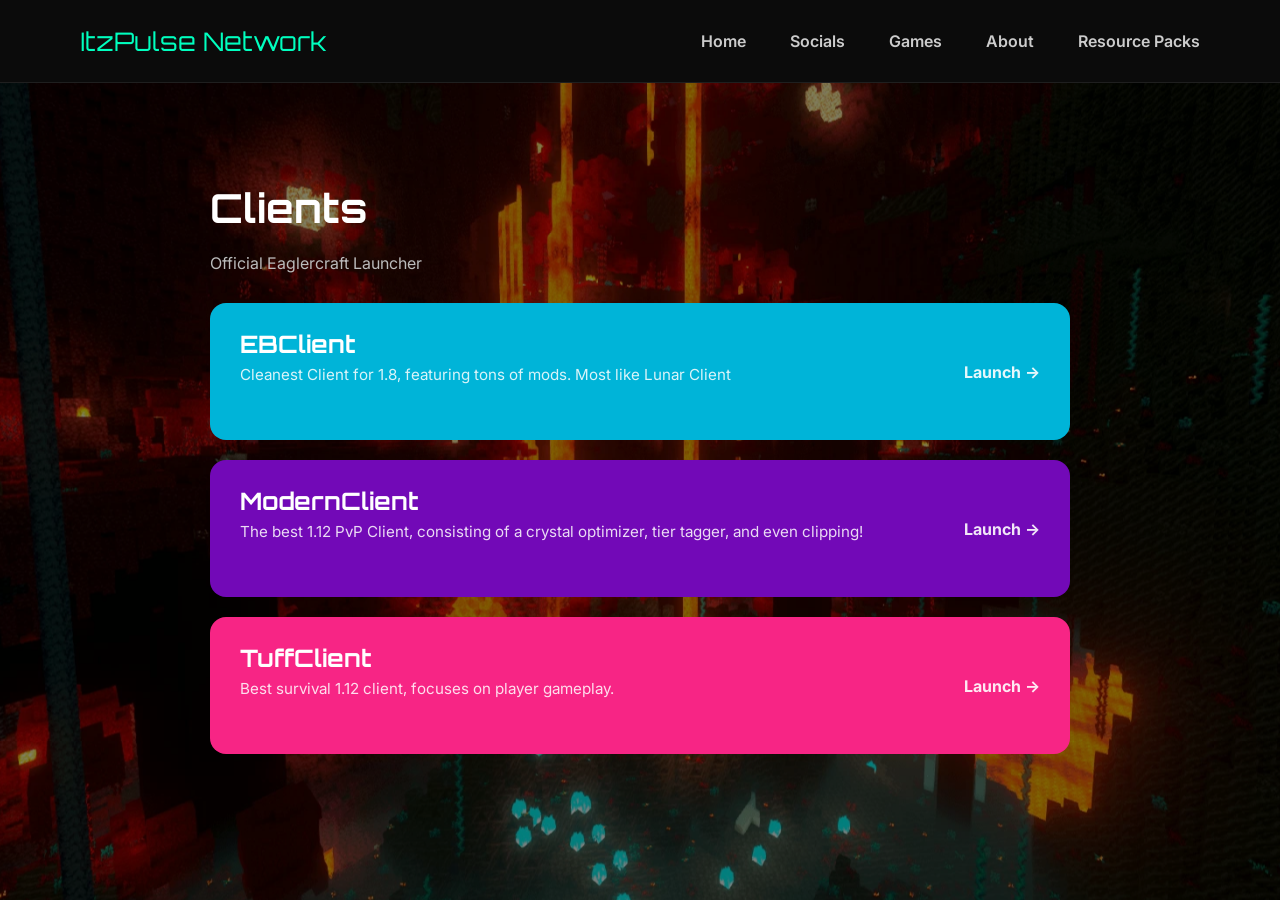
==== clients.html @ ea204dd7 "Add files via upload brand new site for just me :D" ====
<!DOCTYPE html>
<html lang="en">
<head>
  <meta charset="UTF-8">
  <meta name="viewport" content="width=device-width, initial-scale=1.0">
  <link rel="shortcut icon" href="images/favicon.ico" type="image/x-icon"/>
  <title>Clients - ItzPulse</title>
  <link rel="stylesheet" href="styles.css">
  <script src="particles.js"></script>
</head>
<body>

  <!-- Navbar -->
  <header class="navbar">
    <div class="logo">ItzPulse Network</div>
    <nav class="nav-links">
      <a href="index.html">Home</a>
      <a href="socials.html">Socials</a>
      <a href="games.html">Games</a>
      <a href="about.html">About</a>
      <a href="resourcepacks.html">Resource Packs</a>
    </nav>
  </header>

  <!-- Page -->
  <section class="page">
    <h1>Clients</h1>
    <p>Official Eaglercraft Launcher</p>

    <div class="client-list">

      <a class="client-card eb" href="https://itzpulsev2.github.io/ebclient/" target="_blank">
        <div>
          <h2>EBClient</h2>
          <p>Cleanest Client for 1.8, featuring tons of mods. Most like Lunar Client</p>
        </div>
        <span class="launch">Launch →</span>
      </a>

      <a class="client-card modern" href="https://itzpulsev2.github.io/modernclient" target="_blank">
        <div>
          <h2>ModernClient</h2>
          <p>The best 1.12 PvP Client, consisting of a crystal optimizer, tier tagger, and even clipping!</p>
        </div>
        <span class="launch">Launch →</span>
      </a>

      <a class="client-card tuff" href="https://itzpulsev2.github.io/Tuffclient" target="_blank">
        <div>
          <h2>TuffClient</h2>
          <p>Best survival 1.12 client, focuses on player gameplay.</p>
        </div>
        <span class="launch">Launch →</span>
      </a>

    </div>
  </section>

</body>
</html>
---- styles.css ----
@import url('https://fonts.googleapis.com/css2?family=Inter:wght@400;600;700&family=Orbitron:wght@500&display=swap');

/* ===== Global ===== */
* {
  margin: 0;
  padding: 0;
  box-sizing: border-box;
}

body {
  font-family: 'Inter', sans-serif;
  background: #0b0b0b;
  color: white;
}

a {
  text-decoration: none;
  color: white;
}

/* ===== Navbar ===== */
.navbar {
  display: flex;
  justify-content: space-between;
  align-items: center;
  padding: 25px 80px;
  background: #0b0b0b;
  border-bottom: 1px solid #1f1f1f;
}

.logo {
  font-family: 'Orbitron', sans-serif;
  font-size: 1.6rem;
  color: #00ffbf;
}

.navbar nav a,
.nav-links a {
  margin-left: 40px;
  font-weight: 600;
  color: #ccc;
  transition: 0.3s;
}

.navbar nav a:hover,
.nav-links a:hover {
  color: #00ffbf;
}

/* ===== Hero (Home Page) ===== */
.hero {
  text-align: center;
  padding: 140px 20px 100px;
}

.hero h1 {
  font-size: 3rem;
  font-family: 'Orbitron', sans-serif;
  margin-bottom: 20px;
}

.hero p {
  color: #aaa;
  margin-bottom: 40px;
}

.btn {
  background: #00ffbf;
  color: black;
  padding: 14px 36px;
  border-radius: 40px;
  font-weight: bold;
  transition: 0.3s;
}

.btn:hover {
  transform: scale(1.05);
}
/* ===== Cards Section (Home Page) ===== */
body::before {
  content: "";
  position: fixed;
  top: 0;
  left: 0;
  width: 100%;
  height: 100%;

  background-image: url("images/16918387_xl.png");
  background-size: cover;
  background-position: center;
  background-repeat: no-repeat;

  z-index: -1;

  transform: scale(1.05);
  filter: brightness(0.5);
}

.sections {
  

  margin: auto;
  padding: 40px;
  display: grid;
  grid-template-columns: repeat(2, 1fr);
  gap: 30px;
}

.card {
  padding: 40px;
  border-radius: 18px;
  min-height: 180px;
  transition: 0.25s;
  display: flex;
  flex-direction: column;
  justify-content: flex-end;
}

.card h2 {
  font-family: 'Orbitron', sans-serif;
  margin-bottom: 10px;
}

.card p {
  color: #e0e0e0;
}

.card1 { background: linear-gradient(135deg, #1E3A5F, #274C77); }
.card2 { background: linear-gradient(135deg, #5A3A22, #7A4E2D); }
.card3 { background: linear-gradient(135deg, #1F3B2D, #2E5A44); }
.card4 { background: linear-gradient(135deg, #3B235A, #56307A); }

.card:hover {
  transform: translateY(-8px);
  box-shadow: 0 15px 30px rgba(0,0,0,0.4);
}

/* ===== Page Layout ===== */
.page {
  max-width: 900px;
  margin: 80px auto;
  padding: 20px;
}

.page h1 {
  font-family: 'Orbitron', sans-serif;
  font-size: 2.5rem;
  margin-bottom: 20px;
}

.page p {
  color: #bbb;
  margin-bottom: 30px;
}

/* ===== Socials Page ===== */
.wide-list {
  display: flex;
  flex-direction: column;
  gap: 20px;
}

.wide-card {
  display: flex;
  justify-content: space-between;
  align-items: center;
  padding: 22px 25px;
  border-radius: 14px;
  transition: 0.25s;
  color: white;
}

.wide-card:hover {
  transform: translateX(8px);
  filter: brightness(1.1);
}

.youtube { background: #ff0000; }
.discord { background: #5865F2; }
.youtube2 { background: #ff4500; }

.wide-card-text h3 {
  font-size: 1.3rem;
  margin-bottom: 5px;
}

.wide-card-text p {
  color: rgba(255,255,255,0.85);
  font-size: 0.95rem;
}

.wide-card img {
  width: 55px;
  height: 55px;
  object-fit: cover;
  border-radius: 10px;
  background: rgba(0,0,0,0.2);
  padding: 6px;
}

/* ===== Clients Page ===== */
.client-list {
  display: flex;
  flex-direction: column;
  gap: 20px;
}

.client-card {
  display: flex;
  justify-content: space-between;
  align-items: center;
  padding: 26px 30px;
  border-radius: 16px;
  transition: 0.25s;
}

.client-card h2 {
  font-family: 'Orbitron', sans-serif;
  margin-bottom: 6px;
}

.client-card p {
  color: rgba(255,255,255,0.85);
  font-size: 0.95rem;
}

.launch {
  font-weight: bold;
  opacity: 0.9;
}

.client-card:hover {
  transform: translateX(10px);
  filter: brightness(1.1);
}

.eb { background: #00b4d8; }
.modern { background: #7209b7; }
.tuff { background: #f72585; }
.resent { background: #2a9d8f; }
.launcher { background: #fca311; }

.eb:hover { box-shadow: 0 0 25px #00b4d8; }
.modern:hover { box-shadow: 0 0 25px #7209b7; }
.tuff:hover { box-shadow: 0 0 25px #f72585; }
.resent:hover { box-shadow: 0 0 25px #2a9d8f; }
.launcher:hover { box-shadow: 0 0 25px #fca311; }

/* ===== About Page ===== */
.about-container {
  display: grid;
  grid-template-columns: repeat(2, 1fr);
  gap: 25px;
}

.about-section {
  background: linear-gradient(135deg, #1a1a2e 0%, #16213e 100%);
  padding: 30px;
  border-radius: 14px;
  border: 1px solid #00ffbf;
  border-opacity: 0.2;
  transition: 0.25s;
}

.about-section:hover {
  transform: translateY(-5px);
  border-color: #00ffbf;
  box-shadow: 0 0 20px rgba(0, 255, 191, 0.3);
}

.about-section h2 {
  font-family: 'Orbitron', sans-serif;
  font-size: 1.3rem;
  margin-bottom: 15px;
  color: #00ffbf;
}

.about-section p {
  color: #ddd;
  line-height: 1.6;
}

/* ===== Games Page ===== */
.games-grid {
  display: grid;
  grid-template-columns: repeat(3, 1fr);
  gap: 22px;
}

.game-card {
  display: flex;
  flex-direction: column;
  justify-content: space-between;
  padding: 28px;
  border-radius: 14px;
  transition: 0.25s;
  position: relative;
  overflow: hidden;
  min-height: 180px;
}

.game-card::before {
  content: '';
  position: absolute;
  top: 0;
  left: 0;
  right: 0;
  bottom: 0;
  opacity: 0;
  transition: 0.25s;
  z-index: -1;
}

.game-card:hover {
  transform: translateY(-8px);
  filter: brightness(1.15);
}

.game-card:hover::before {
  opacity: 0.2;
}

.game-card h3 {
  font-family: 'Orbitron', sans-serif;
  font-size: 1.35rem;
  margin-bottom: 8px;
}

.game-card p {
  color: rgba(255, 255, 255, 0.8);
  font-size: 0.95rem;
  margin-bottom: 15px;
  flex-grow: 1;
}

.play-badge {
  font-weight: bold;
  font-size: 0.9rem;
  opacity: 0.9;
  align-self: flex-start;
  background: rgba(0, 255, 191, 0.1);
  padding: 6px 12px;
  border-radius: 8px;
  border: 1px solid rgba(0, 255, 191, 0.3);
  transition: 0.25s;
}

.game-card:hover .play-badge {
  background: rgba(0, 255, 191, 0.2);
  border-color: rgba(0, 255, 191, 0.5);
}

.hypixel { background: linear-gradient(135deg, #ff6b00 0%, #ff8c00 100%); }
.minemen { background: linear-gradient(135deg, #00d4ff 0%, #0099cc 100%); }
.badlion { background: linear-gradient(135deg, #9d4edd 0%, #6a0572 100%); }
.valorant { background: linear-gradient(135deg, #ff4655 0%, #a30015 100%); }
.csgo { background: linear-gradient(135deg, #1a1a2e 0%, #16213e 100%); }
.rust { background: linear-gradient(135deg, #c1272d 0%, #8b0000 100%); }

.hypixel:hover { box-shadow: 0 0 25px rgba(255, 107, 0, 0.6); }
.minemen:hover { box-shadow: 0 0 25px rgba(0, 212, 255, 0.6); }
.badlion:hover { box-shadow: 0 0 25px rgba(157, 78, 221, 0.6); }
.valorant:hover { box-shadow: 0 0 25px rgba(255, 70, 85, 0.6); }
.csgo:hover { box-shadow: 0 0 25px rgba(0, 255, 191, 0.4); }
.rust:hover { box-shadow: 0 0 25px rgba(193, 39, 45, 0.6); }

/* ===== Footer ===== */
.footer {
  text-align: center;
  padding: 40px;
  margin-top: 10px;
  border-top: 1px solid #1f1f1f;
  color: #777;
}

/* ===== Mobile ===== */
@media (max-width: 800px) {
  .navbar {
    padding: 20px 30px;
  }

  .sections {
    grid-template-columns: 1fr;
  }

  .hero h1 {
    font-size: 2.2rem;
  }

  .page {
    margin: 40px auto;
  }

  .wide-card {
    flex-direction: row;
  }

  .client-card {
    flex-direction: column;
    align-items: flex-start;
    gap: 10px;
  }

  .launch {
    align-self: flex-end;
  }

  .about-container {
    grid-template-columns: 1fr;
  }

  .games-grid {
    grid-template-columns: 1fr;
  }

  .game-card {
    min-height: 140px;
  }
}
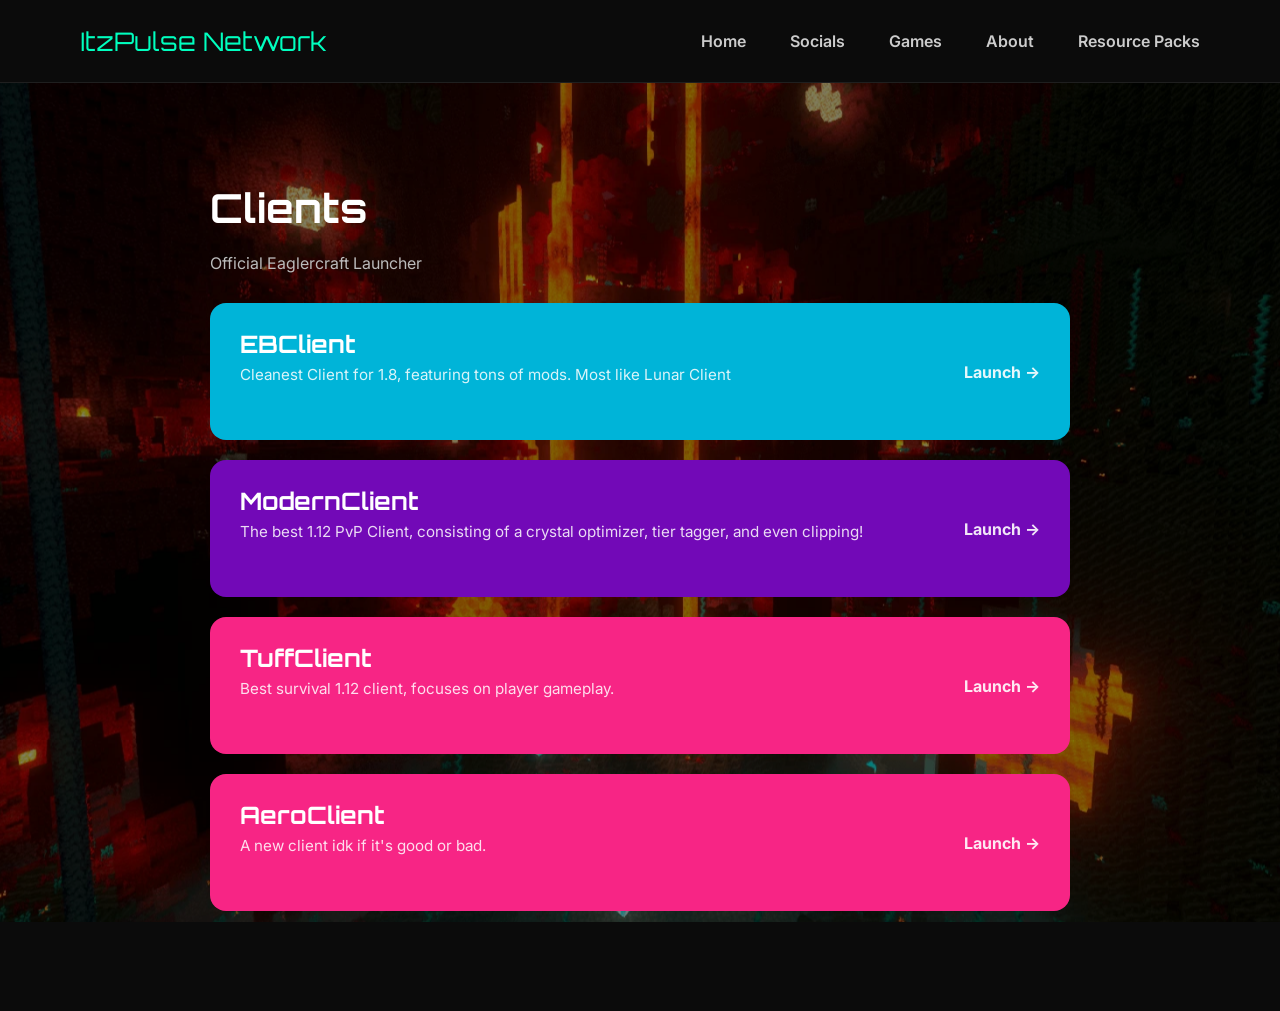
==== commit 52a62864: "Update clients.html" ====
--- a/clients.html
+++ b/clients.html
@@ -53,6 +53,14 @@
         <span class="launch">Launch →</span>
       </a>
 
+      <a class="client-card tuff" href="https://itzpulsev2.github.io/AeroClient" target="_blank">
+        <div>
+          <h2>AeroClient</h2>
+          <p>A new client idk if it's good or bad.</p>
+        </div>
+        <span class="launch">Launch →</span>
+      </a>
+
     </div>
   </section>
 
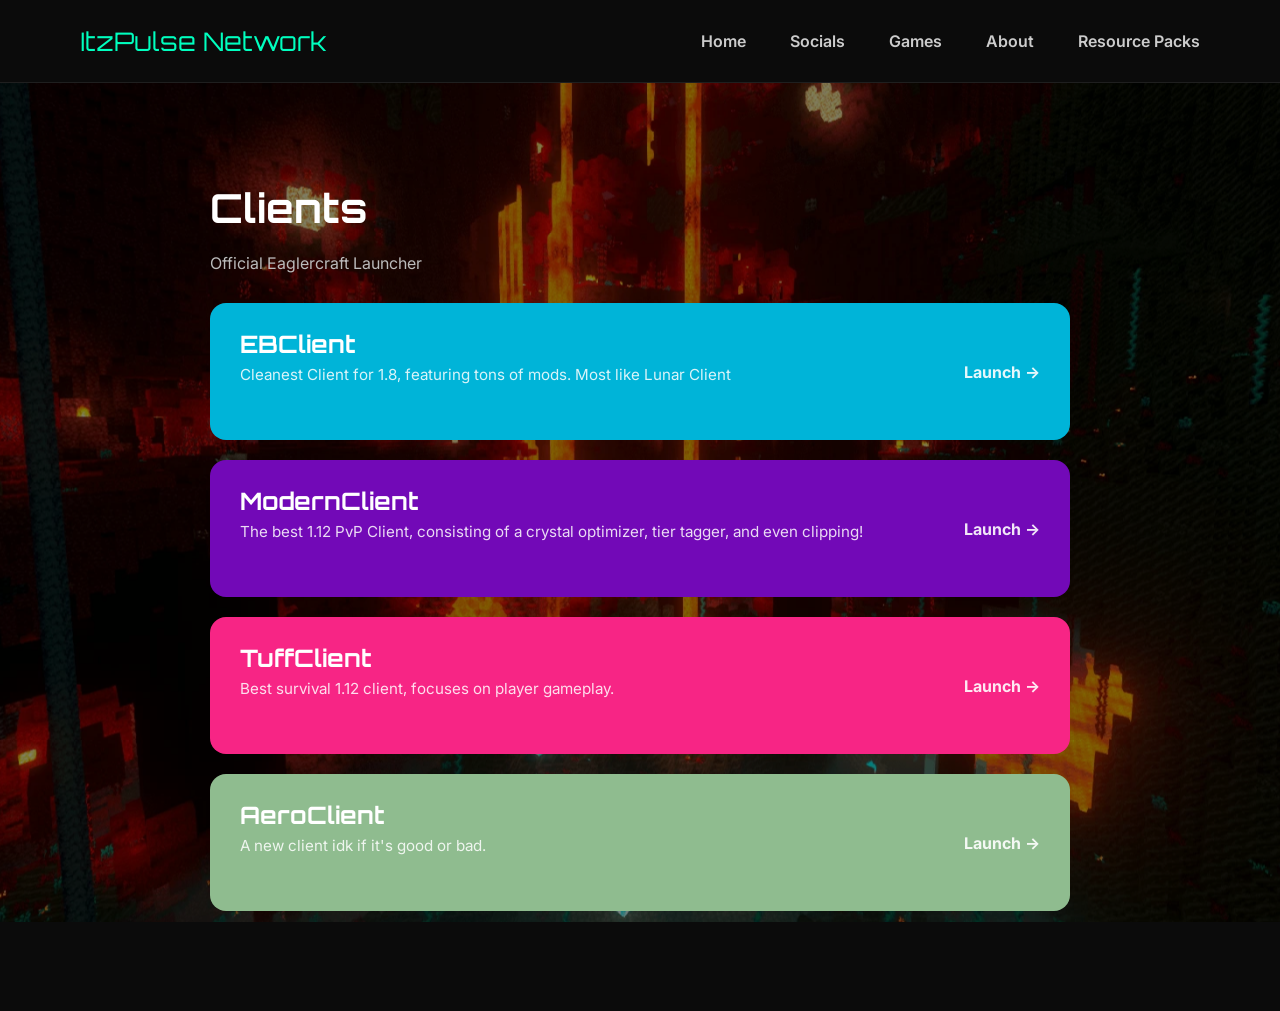
==== commit 4e8e0c25: "Update clients.html" ====
--- a/clients.html
+++ b/clients.html
@@ -53,7 +53,7 @@
         <span class="launch">Launch →</span>
       </a>
 
-      <a class="client-card tuff" href="https://itzpulsev2.github.io/AeroClient" target="_blank">
+      <a class="client-card aero" href="https://itzpulsev2.github.io/AeroClient" target="_blank">
         <div>
           <h2>AeroClient</h2>
           <p>A new client idk if it's good or bad.</p>
--- a/styles.css
+++ b/styles.css
@@ -238,12 +238,14 @@
 .modern { background: #7209b7; }
 .tuff { background: #f72585; }
 .resent { background: #2a9d8f; }
+.aero { background: #8FBC8F; }
 .launcher { background: #fca311; }
 
 .eb:hover { box-shadow: 0 0 25px #00b4d8; }
 .modern:hover { box-shadow: 0 0 25px #7209b7; }
 .tuff:hover { box-shadow: 0 0 25px #f72585; }
 .resent:hover { box-shadow: 0 0 25px #2a9d8f; }
+.aero:hover { box-shadow: 0 0 25px #8FBC8F; }
 .launcher:hover { box-shadow: 0 0 25px #fca311; }
 
 /* ===== About Page ===== */
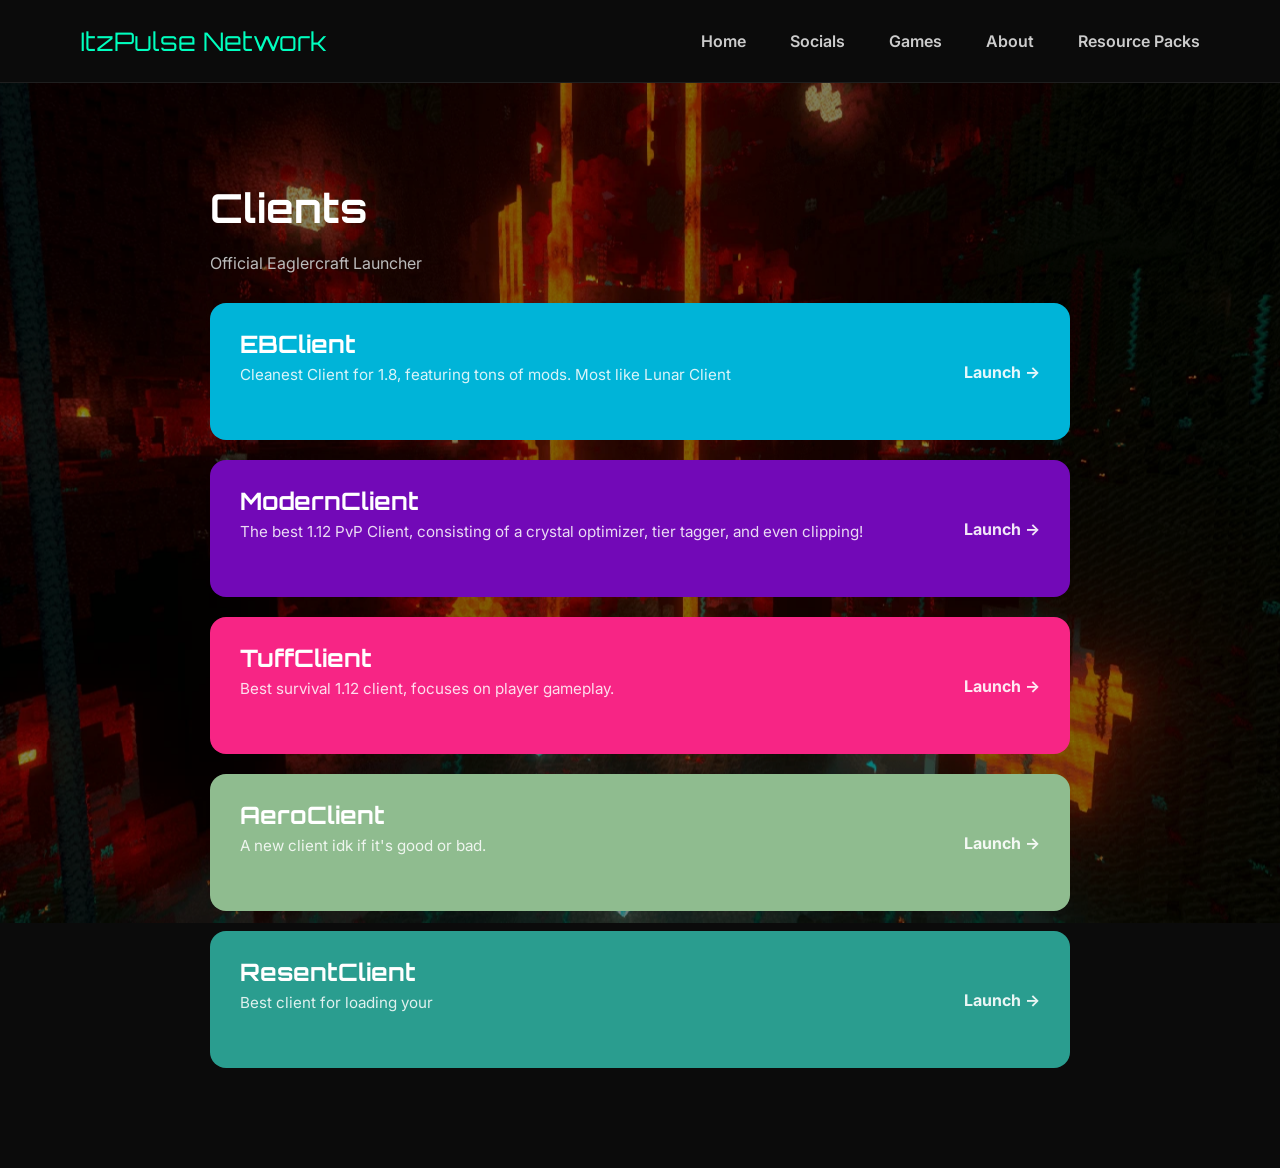
==== commit 8650dbbd: "Update clients.html" ====
--- a/clients.html
+++ b/clients.html
@@ -61,6 +61,14 @@
         <span class="launch">Launch →</span>
       </a>
 
+      <a class="client-card resent" href="https://itzpulsev2.github.io/AeroClient" target="_blank">
+        <div>
+          <h2>ResentClient</h2>
+          <p>Best client for loading your </p>
+        </div>
+        <span class="launch">Launch →</span>
+      </a>
+
     </div>
   </section>
 
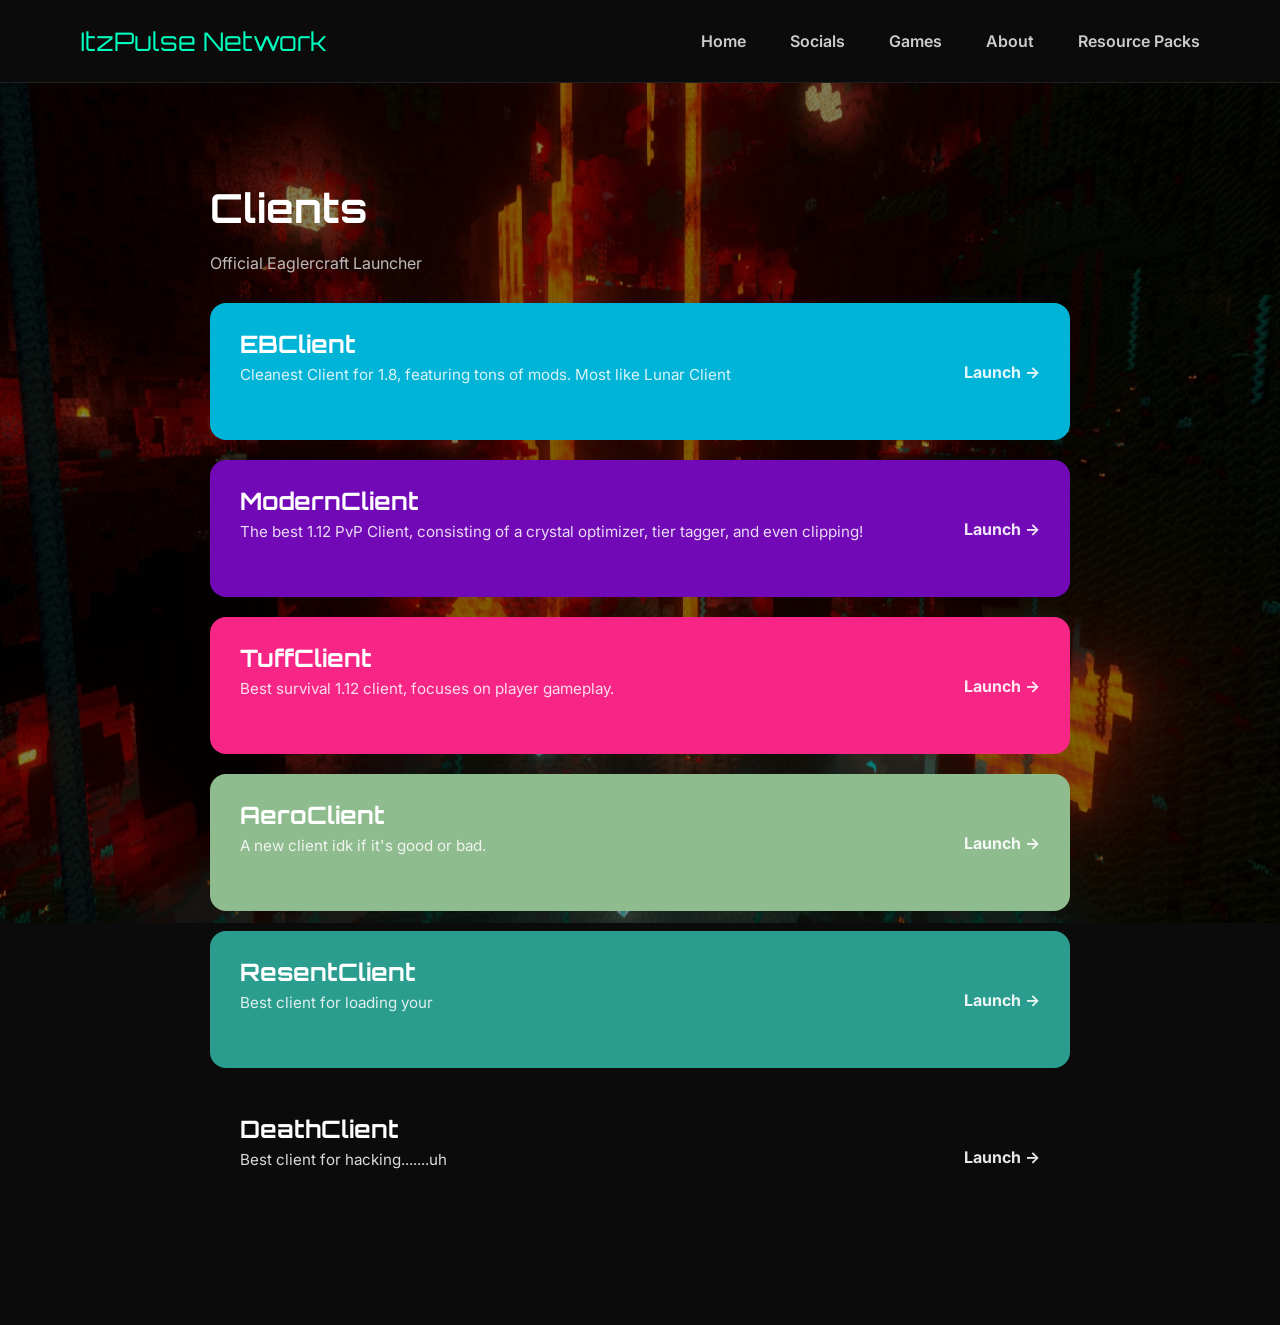
==== commit 39a614bb: "Update clients.html" ====
--- a/clients.html
+++ b/clients.html
@@ -61,10 +61,17 @@
         <span class="launch">Launch →</span>
       </a>
 
-      <a class="client-card resent" href="https://itzpulsev2.github.io/AeroClient" target="_blank">
+      <a class="client-card resent" href="https://itzpulsev2.github.io/ResentClient" target="_blank">
         <div>
           <h2>ResentClient</h2>
           <p>Best client for loading your </p>
+        </div>
+        <span class="launch">Launch →</span>
+      </a>
+      <a class="client-card DeathClient" href="https://itzpulsev2.github.io/DeathClient" target="_blank">
+        <div>
+          <h2>DeathClient</h2>
+          <p>Best client for hacking.......uh </p>
         </div>
         <span class="launch">Launch →</span>
       </a>
